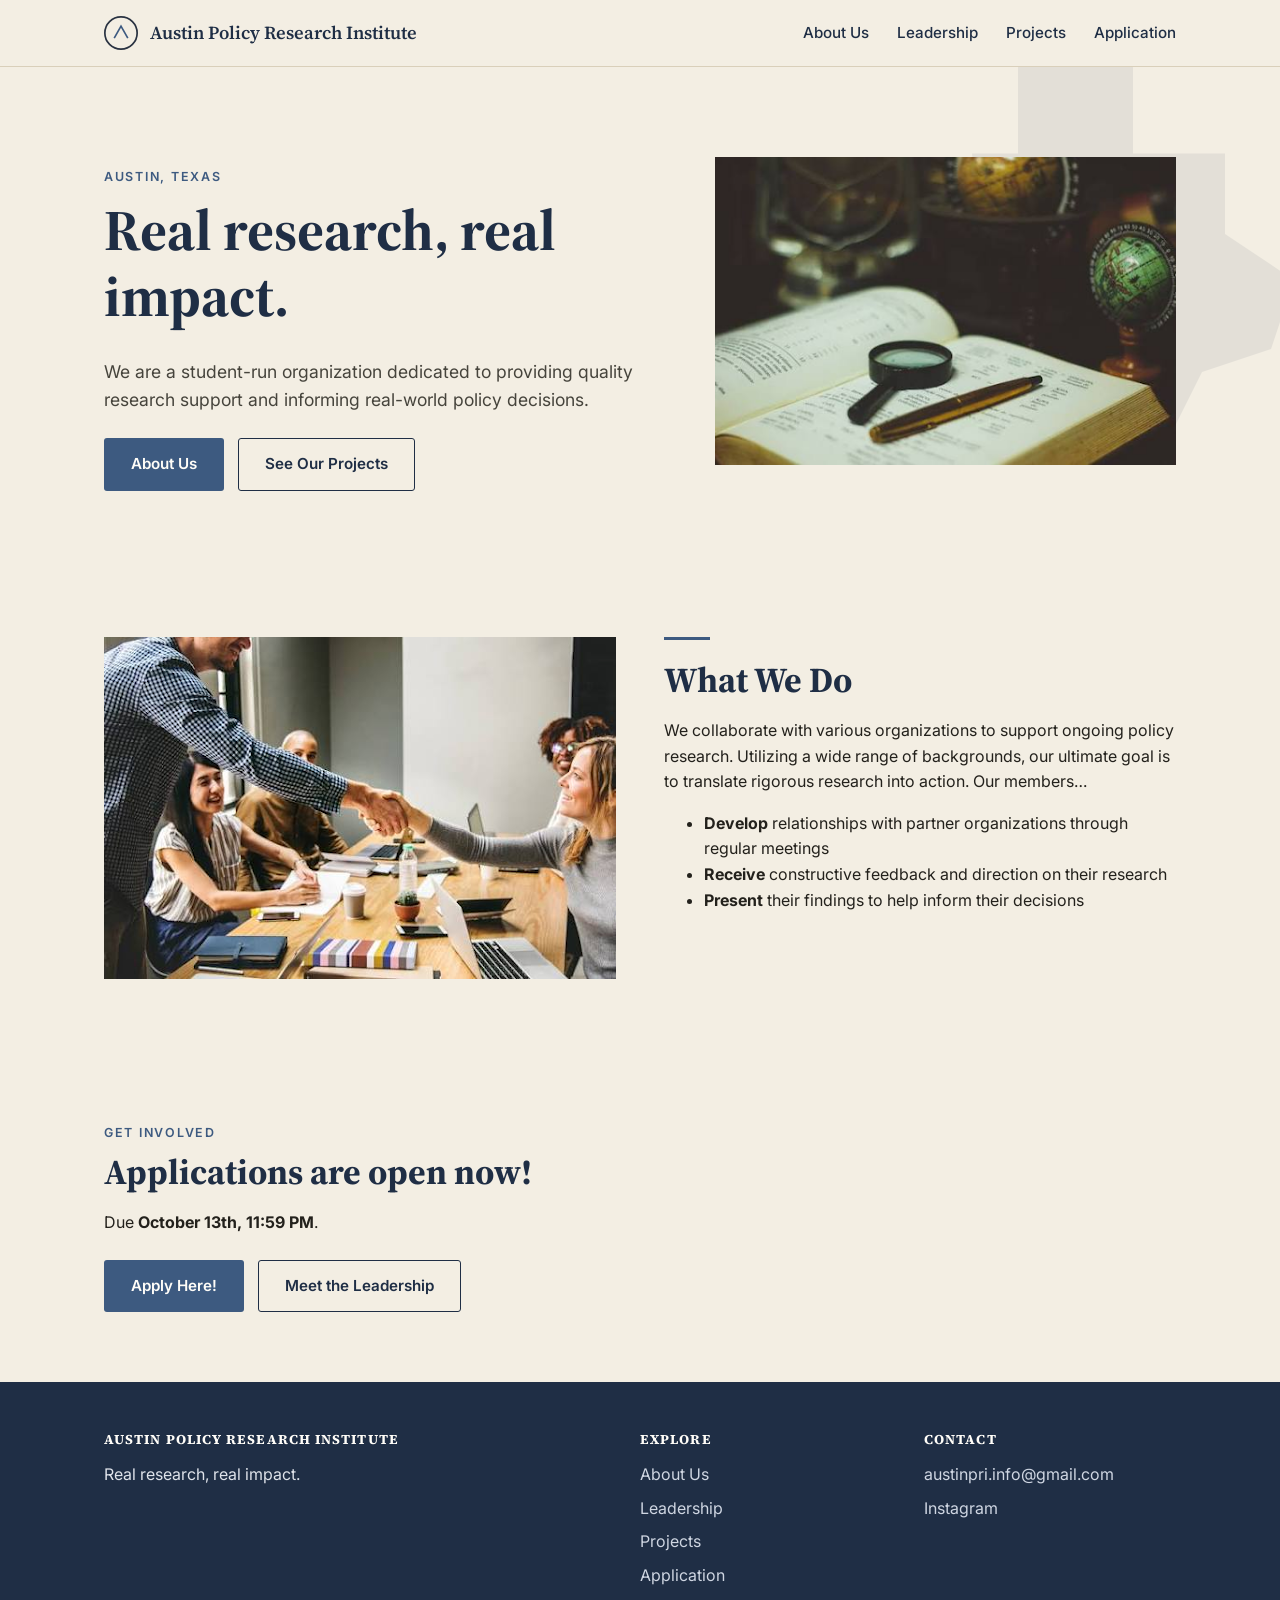
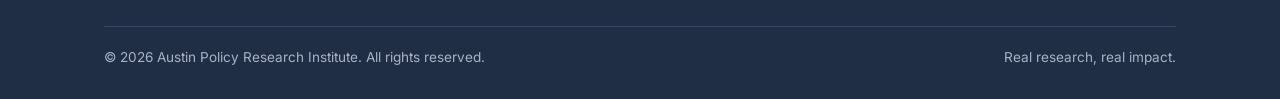
==== index.html @ 42b85118 "fix: replace placeholder information and update format" ====
<!DOCTYPE html>
<html lang="en">

<head>
  <meta charset="UTF-8">
  <meta name="viewport" content="width=device-width, initial-scale=1.0">
  <title>Austin Policy Research Institute</title>
  <meta name="description"
    content="Austin Policy Research Institute — A UT Austin student organization dedicated to providing quality research support and informing real-world policy decisions.">
  <link rel="preconnect" href="https://fonts.googleapis.com">
  <link
    href="https://fonts.googleapis.com/css2?family=Source+Serif+4:wght@500;600;700&family=Inter:wght@400;500;600;700&display=swap"
    rel="stylesheet">
  <link rel="stylesheet" href="styles.css">
  <!-- todo: fix this logo at the top of the tab window to not look bad -->
  <link rel="icon" type="image/x-icon" href="photos/apri.png">
</head>

<body>

  <header class="site-header">
    <nav class="nav">
      <a href="index.html" class="brand">
        <!-- PUT LOGO IMAGE HERE -->
        <svg class="brand-mark" viewBox="0 0 40 40" fill="none" xmlns="http://www.w3.org/2000/svg">
          <circle cx="20" cy="20" r="19" stroke="#293241" stroke-width="2" />
          <path d="M12 26 L20 12 L28 26" stroke="#3D5A80" stroke-width="2" fill="none" />
        </svg>
        Austin Policy Research Institute
      </a>
      <button class="nav-toggle" aria-label="Toggle navigation" aria-expanded="false" id="navToggle">☰</button>
      <ul class="nav-links" id="navLinks">
        <li><a href="about-us.html">About Us</a></li>
        <li><a href="leadership.html">Leadership</a></li>
        <li><a href="projects.html">Projects</a></li>
        <li><a href="https://forms.gle/y6Dv2iJgwkHEycjCA" target="_blank" rel="noopener noreferrer">Application</a></li>
      </ul>
    </nav>
  </header>

  <section class="hero">
    <!-- decorative background mark-->
    <svg class="hero-watermark" viewBox="0 0 200 200" xmlns="http://www.w3.org/2000/svg">
      <path
        d="M60,10 L110,10 L110,55 L150,55 L150,90 L180,110 L170,140 L140,150 L120,190 L90,175 L70,185 L55,160 L30,150 L25,110 L45,90 L40,55 L60,55 Z"
        fill="currentColor" />
    </svg>
    <div class="wrap hero-grid">
      <div class="hero-copy">
        <span class="eyebrow">Austin, Texas</span>
        <h1>Real research, real impact.</h1>
        <p>We are a student-run organization dedicated to providing quality research support and informing real-world
          policy decisions.</p>
        <div class="button-row">
          <a href="about-us.html" class="btn btn-primary">About Us</a>
          <a href="projects.html" class="btn btn-secondary">See Our Projects</a>
        </div>
      </div>
      <div>
        <div style="min-height:340px;">
          <img src="stock/book.png" alt="Book with magnifying glass and pen">
        </div>
      </div>
    </div>
  </section>

  <section class="section">
    <div class="wrap two-col">
      <div>
        <img src="stock/shaking-hand.png" alt="People in a conference room shaking hands">
      </div>
      <div>
        <hr class="divider-mark">
        <h2>What We Do</h2>
        <p>We collaborate with various organizations to support ongoing policy research. Utilizing a wide range of
          backgrounds, our ultimate goal is to translate rigorous research into action. Our members…</p>
        <ul>
          <li><b>Develop</b> relationships with partner organizations through regular meetings</li>
          <li><b>Receive</b> constructive feedback and direction on their research</li>
          <li><b>Present</b> their findings to help inform their decisions</li>
        </ul>
      </div>
    </div>
  </section>

  <section class="section">
    <div class="wrap">
      <div>
        <span class="eyebrow">Get Involved</span>
        <h2>Applications are open now!</h2>
        <p>Due <b>October 13th, 11:59 PM</b>.</p>
        <div class="button-row">
          <a href="https://forms.gle/y6Dv2iJgwkHEycjCA" class="btn btn-primary" target="_blank"
            rel="noopener noreferrer">Apply
            Here!</a>
          <a href="leadership.html" class="btn btn-secondary">Meet the Leadership</a>
        </div>
      </div>
    </div>
  </section>

  <footer class="site-footer">
    <div class="wrap">
      <div class="footer-grid">
        <div>
          <h4>Austin Policy Research Institute</h4>
          <p>Real research, real impact.</p>
        </div>
        <div>
          <h4>Explore</h4>
          <ul class="footer-links">
            <li><a href="about-us.html">About Us</a></li>
            <li><a href="leadership.html">Leadership</a></li>
            <li><a href="projects.html">Projects</a></li>
            <li><a href="https://forms.gle/y6Dv2iJgwkHEycjCA" target="_blank" rel="noopener noreferrer">Application</a>
            </li>
          </ul>
        </div>
        <div>
          <h4>Contact</h4>
          <ul class="footer-links">
            <!-- PUT REAL EMAIL / SOCIAL MEDIA STUFF HERE -->
            <li><a href="mailto:austinpri.info@gmail.com">austinpri.info@gmail.com</a></li>
            <li><a href="https://www.instagram.com/austinpri_" target="_blank" rel="noopener">Instagram</a></li>
          </ul>
        </div>
      </div>
      <div class="footer-bottom">
        <span>&copy; 2026 Austin Policy Research Institute. All rights reserved.</span>
        <span>Real research, real impact.</span>
      </div>
    </div>
  </footer>

  <script src="script.js"></script>
</body>

</html>
---- styles.css ----
/* =========================================================
   Austin Policy Research Institute — stylesheet
   Design tokens
   ========================================================= */
:root {
  --color-bg: #F3EEE3;
  /* limestone cream */
  --color-bg-alt: #E8E3D9;
  /* deeper limestone for alternating sections */
  --color-ink: #23211C;
  /* near-black text */
  --color-navy: #1F2E45;
  /* bluebonnet ink — headers, nav */
  --color-navy-light: #34496b;
  --color-accent: #3D5A80;
  /* Texas sienna/redbud — links, CTAs */
  --color-accent-dark: #293241;
  /* live-oak sage — secondary accent */
  --color-line: #d9cfba;
  /* hairline rule color */
  --color-white: #FFFDF8;

  --font-display: "Source Serif 4", Georgia, "Times New Roman", serif;
  --font-body: "Inter", -apple-system, BlinkMacSystemFont, "Segoe UI", sans-serif;

  --max-width: 1120px;
}

* {
  box-sizing: border-box;
}

html {
  scroll-behavior: smooth;
}

body {
  margin: 0;
  background: var(--color-bg);
  color: var(--color-ink);
  font-family: var(--font-body);
  line-height: 1.6;
  -webkit-font-smoothing: antialiased;
}

img {
  max-width: 100%;
  display: block;
}

a {
  color: var(--color-accent);
  text-decoration: none;
}

a:hover {
  text-decoration: underline;
}

a:focus-visible,
button:focus-visible {
  outline: 3px solid var(--color-accent);
  outline-offset: 2px;
}

.wrap {
  max-width: var(--max-width);
  margin: 0 auto;
  padding: 0 24px;
}

h1,
h2,
h3,
h4 {
  font-family: var(--font-display);
  color: var(--color-navy);
  line-height: 1.15;
  margin: 0 0 0.5em;
}

h1 {
  font-size: clamp(2.2rem, 5vw, 3.6rem);
}

h2 {
  font-size: clamp(1.6rem, 3vw, 2.2rem);
}

h3 {
  font-size: 1.25rem;
}

p {
  margin: 0 0 1em;
}

.eyebrow {
  display: inline-block;
  font-family: var(--font-body);
  font-weight: 600;
  font-size: 0.78rem;
  letter-spacing: 0.14em;
  text-transform: uppercase;
  color: var(--color-accent);
  margin-bottom: 0.75em;
}

/* =========================================================
   Header / Nav
   ========================================================= */
.site-header {
  position: sticky;
  top: 0;
  z-index: 50;
  background: var(--color-bg);
  border-bottom: 1px solid var(--color-line);
}

.nav {
  display: flex;
  align-items: center;
  justify-content: space-between;
  padding: 16px 24px;
  max-width: var(--max-width);
  margin: 0 auto;
}

.brand {
  display: flex;
  align-items: center;
  gap: 12px;
  font-family: var(--font-display);
  font-size: 1.15rem;
  font-weight: 600;
  color: var(--color-navy);
}

.brand:hover {
  text-decoration: none;
}

.brand-mark {
  width: 34px;
  height: 34px;
  flex-shrink: 0;
}

.nav-links {
  display: flex;
  gap: 28px;
  list-style: none;
  margin: 0;
  padding: 0;
}

.nav-links a {
  color: var(--color-navy);
  font-weight: 500;
  font-size: 0.95rem;
}

.nav-links a.current {
  color: var(--color-accent);
  border-bottom: 2px solid var(--color-accent);
  padding-bottom: 4px;
}

.nav-toggle {
  display: none;
  background: none;
  border: 1px solid var(--color-navy);
  border-radius: 6px;
  padding: 8px 10px;
  font-size: 1rem;
  cursor: pointer;
  color: var(--color-navy);
}

@media (max-width: 760px) {
  .nav-toggle {
    display: inline-block;
  }

  .nav-links {
    position: absolute;
    top: 100%;
    left: 0;
    right: 0;
    background: var(--color-bg);
    flex-direction: column;
    gap: 0;
    border-bottom: 1px solid var(--color-line);
    display: none;
  }

  .nav-links.open {
    display: flex;
  }

  .nav-links li {
    border-top: 1px solid var(--color-line);
  }

  .nav-links a {
    display: block;
    padding: 14px 24px;
  }
}

/* =========================================================
   Hero
   ========================================================= */
.hero {
  position: relative;
  overflow: hidden;
  padding: 90px 0 70px;
  background: var(--color-bg);
}

.hero-watermark {
  position: absolute;
  right: -60px;
  top: -40px;
  width: 460px;
  opacity: 0.07;
  color: var(--color-navy);
  pointer-events: none;
}

.hero-grid {
  display: grid;
  grid-template-columns: 1.1fr 0.9fr;
  gap: 48px;
  align-items: center;
  position: relative;
}

@media (max-width: 860px) {
  .hero-grid {
    grid-template-columns: 1fr;
  }
}

.hero-copy p {
  font-size: 1.1rem;
  max-width: 52ch;
  color: #46443c;
}

.button-row {
  display: flex;
  gap: 14px;
  flex-wrap: wrap;
  margin-top: 24px;
}

.btn {
  display: inline-block;
  padding: 13px 26px;
  border-radius: 3px;
  font-weight: 600;
  font-size: 0.95rem;
  border: 1px solid transparent;
}

.btn-primary {
  background: var(--color-accent);
  color: var(--color-white);
}

.btn-primary:hover {
  background: var(--color-accent-dark);
  text-decoration: none;
}

.btn-secondary {
  background: transparent;
  color: var(--color-navy);
  border-color: var(--color-navy);
}

.btn-secondary:hover {
  background: var(--color-navy);
  color: var(--color-white);
  text-decoration: none;
}

/* Image placeholder box */
.image-placeholder {
  background: repeating-linear-gradient(135deg,
      var(--color-bg-alt),
      var(--color-bg-alt) 10px,
      #ddd3ba 10px,
      #ddd3ba 20px);
  border: 1px dashed var(--color-navy-light);
  border-radius: 6px;
  color: var(--color-navy);
  font-family: var(--font-body);
  font-size: 0.85rem;
  font-weight: 600;
  display: flex;
  align-items: center;
  justify-content: center;
  text-align: center;
  padding: 20px;
  min-height: 260px;
}

/* =========================================================
   Sections
   ========================================================= */
.section {
  padding: 70px 0;
}

.section-alt {
  background: var(--color-bg-alt);
}

.section-header {
  max-width: 640px;
  margin: 0 0 40px;
}

.divider-mark {
  width: 46px;
  height: 3px;
  background: var(--color-accent);
  border: none;
  margin: 0 0 20px;
}

/* Card grid */
.card-grid {
  display: grid;
  grid-template-columns: repeat(3, 1fr);
  gap: 32px;
}

@media (max-width: 860px) {
  .card-grid {
    grid-template-columns: repeat(2, 1fr);
  }
}

@media (max-width: 600px) {
  .card-grid {
    grid-template-columns: 1fr;
  }
}

.card {
  background: var(--color-white);
  border: 1px solid var(--color-line);
  border-radius: 6px;
  overflow: hidden;
}

.card-photo {
  aspect-ratio: 1;
}

.card-body {
  padding: 20px;
}

.card-role {
  color: var(--color-accent);
  font-weight: 600;
  font-size: 0.85rem;
  text-transform: uppercase;
  letter-spacing: 0.06em;
  margin-bottom: 6px;
  display: block;
}

/* Stat strip */
.stat-strip {
  display: grid;
  grid-template-columns: repeat(4, 1fr);
  gap: 24px;
  text-align: center;
}

@media (max-width: 700px) {
  .stat-strip {
    grid-template-columns: repeat(2, 1fr);
  }
}

.stat-number {
  font-family: var(--font-display);
  font-size: 2.4rem;
  color: var(--color-accent);
  display: block;
}

.stat-label {
  font-size: 0.85rem;
  color: var(--color-navy);
  text-transform: uppercase;
  letter-spacing: 0.06em;
}

/* Two column text block */
.two-col {
  display: grid;
  grid-template-columns: 1fr 1fr;
  gap: 48px;
}

@media (max-width: 760px) {
  .two-col {
    grid-template-columns: 1fr;
  }
}

/* Timeline */
.info-list {
  list-style: none;
  margin: 0;
  padding: 0;
}

.info-list li {
  padding: 18px 0;
  border-top: 1px solid var(--color-line);
}

.info-list li:last-child {
  border-bottom: 1px solid var(--color-line);
}

.info-list strong {
  color: var(--color-navy);
  display: block;
  margin-bottom: 4px;
}

/* =========================================================
   Footer
   ========================================================= */
.site-footer {
  background: var(--color-navy);
  color: #dfe3ea;
  padding: 50px 0 30px;
}

.footer-grid {
  display: grid;
  grid-template-columns: 2fr 1fr 1fr;
  gap: 32px;
  margin-bottom: 30px;
}

@media (max-width: 700px) {
  .footer-grid {
    grid-template-columns: 1fr;
  }
}

.site-footer h4 {
  color: var(--color-white);
  font-size: 0.85rem;
  text-transform: uppercase;
  letter-spacing: 0.08em;
  margin-bottom: 14px;
}

.site-footer a {
  color: #cfd6e2;
}

.site-footer a:hover {
  color: var(--color-white);
}

.footer-links {
  list-style: none;
  margin: 0;
  padding: 0;
}

.footer-links li {
  margin-bottom: 8px;
}

.footer-bottom {
  border-top: 1px solid #33456a;
  padding-top: 20px;
  font-size: 0.85rem;
  color: #a9b2c4;
  display: flex;
  justify-content: space-between;
  flex-wrap: wrap;
  gap: 10px;
}
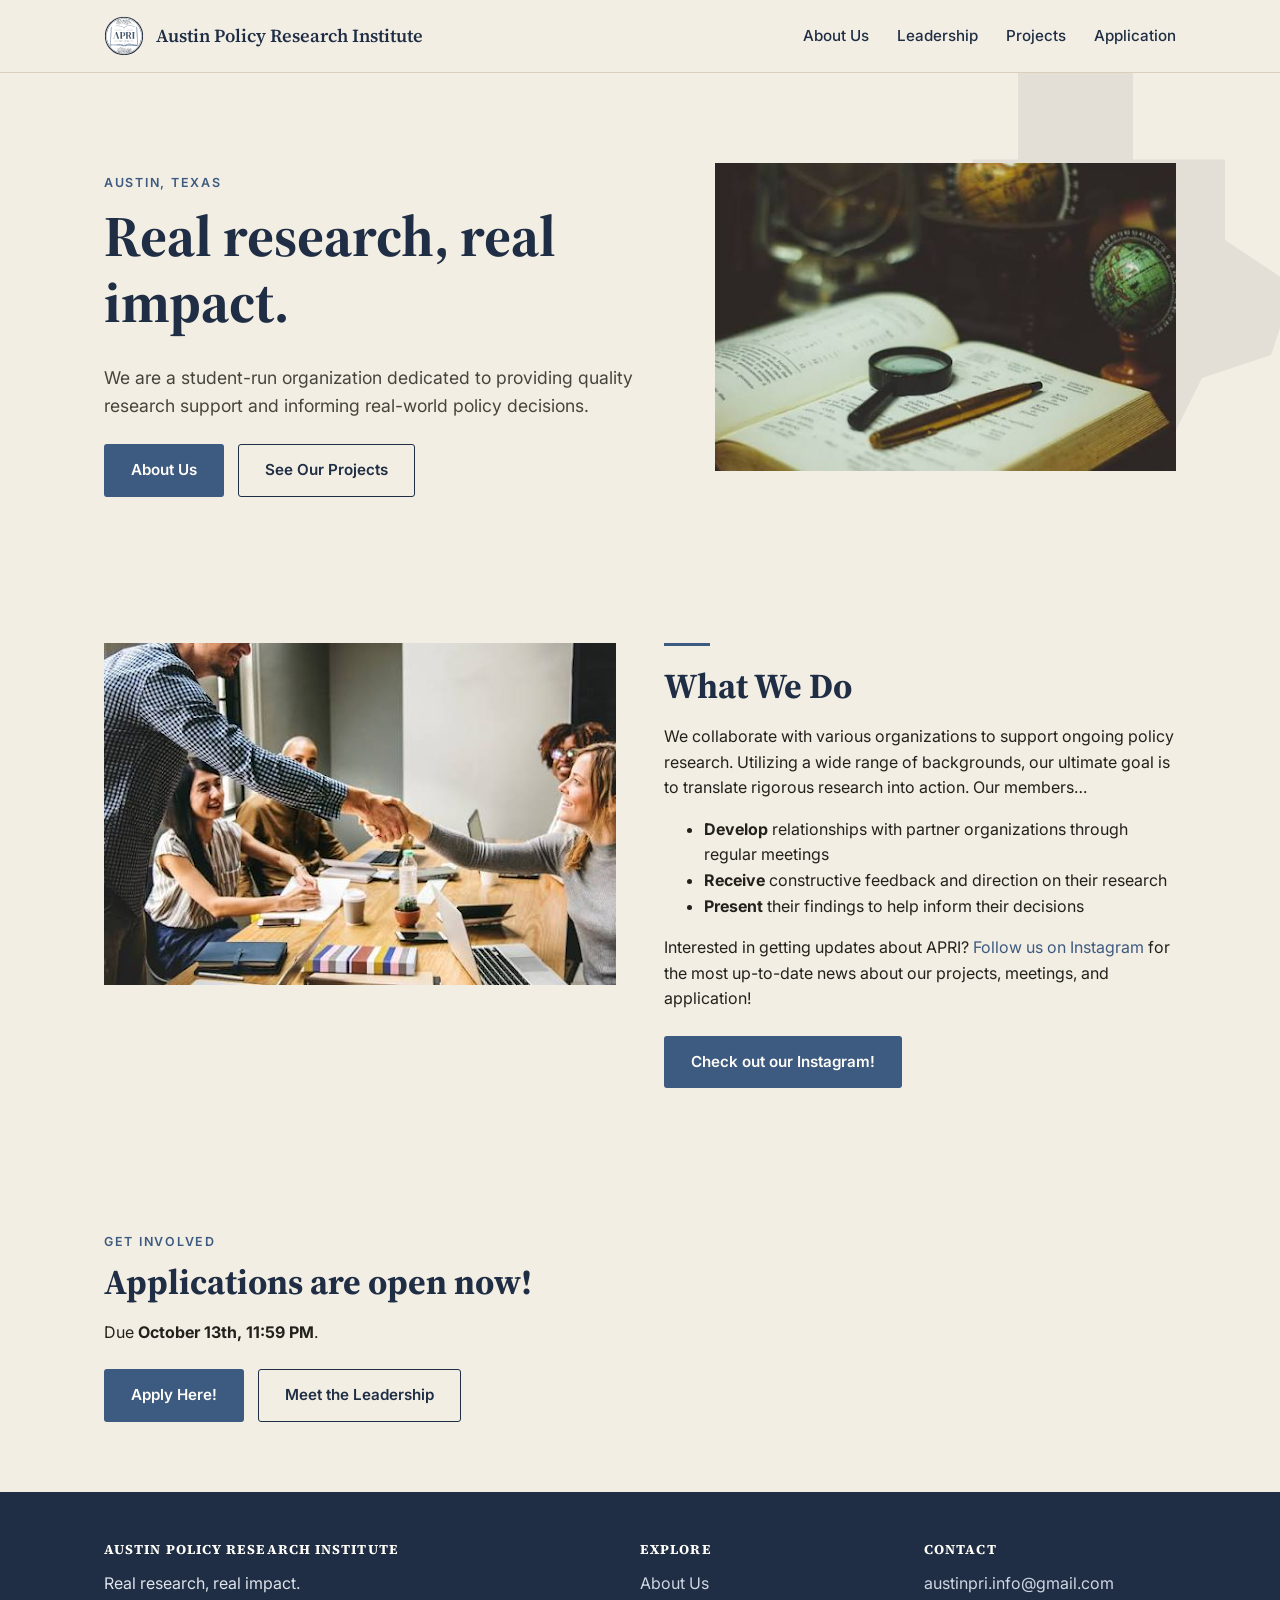
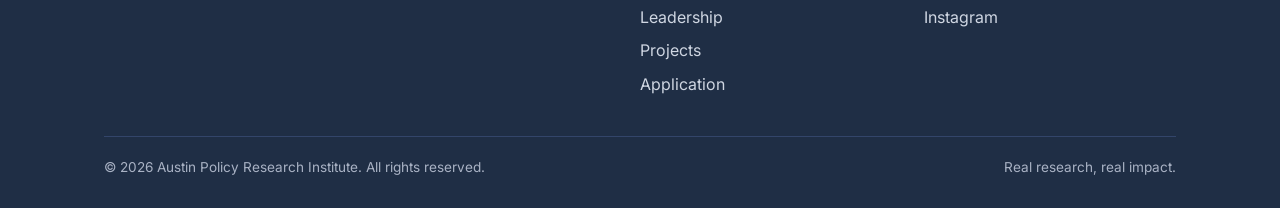
==== commit dd238d55: "fix: update logo and add instagram button" ====
--- a/index.html
+++ b/index.html
@@ -6,33 +6,40 @@
   <meta name="viewport" content="width=device-width, initial-scale=1.0">
   <title>Austin Policy Research Institute</title>
   <meta name="description"
-    content="Austin Policy Research Institute — A UT Austin student organization dedicated to providing quality research support and informing real-world policy decisions.">
+    content="A UT Austin student organization dedicated to providing quality research support and informing real-world policy decisions.">
+  <meta name="keywords"
+    content="APRI, Austin Policy Research Institute, UT Austin, student organization, policy research, research support, pre-law, public policy">
   <link rel="preconnect" href="https://fonts.googleapis.com">
   <link
     href="https://fonts.googleapis.com/css2?family=Source+Serif+4:wght@500;600;700&family=Inter:wght@400;500;600;700&display=swap"
     rel="stylesheet">
-  <link rel="stylesheet" href="styles.css">
-  <!-- todo: fix this logo at the top of the tab window to not look bad -->
-  <link rel="icon" type="image/x-icon" href="photos/apri.png">
+  <link rel="stylesheet" href="styles.css?v=1.0.4">
+  <link rel="icon" type="image/x-icon" href="photos/apri-logo.svg">
+
+  <!-- Open Graph -->
+  <meta property="og:title" content="Austin Policy Research Institute - Real research, real impact.">
+  <meta property="og:description"
+    content="A UT Austin student organization dedicated to providing quality research support and informing real-world policy decisions.">
+  <meta property="og:type" content="website">
+  <meta property="og:url" content="https://austinpri.github.io">
+  <meta property="og:image" content="https://austinpri.github.io/photos/apri-logo.svg">
+  <meta property="og:image:alt" content="Austin Policy Research Institute Logo">
+  <meta property="og:site_name" content="Austin Policy Research Institute">
 </head>
 
 <body>
 
   <header class="site-header">
     <nav class="nav">
-      <a href="index.html" class="brand">
-        <!-- PUT LOGO IMAGE HERE -->
-        <svg class="brand-mark" viewBox="0 0 40 40" fill="none" xmlns="http://www.w3.org/2000/svg">
-          <circle cx="20" cy="20" r="19" stroke="#293241" stroke-width="2" />
-          <path d="M12 26 L20 12 L28 26" stroke="#3D5A80" stroke-width="2" fill="none" />
-        </svg>
+      <a href="/" class="brand">
+        <img src="photos/apri-logo.svg" class="brand-mark" alt="Austin Policy Research Institute Logo">
         Austin Policy Research Institute
       </a>
       <button class="nav-toggle" aria-label="Toggle navigation" aria-expanded="false" id="navToggle">☰</button>
       <ul class="nav-links" id="navLinks">
-        <li><a href="about-us.html">About Us</a></li>
-        <li><a href="leadership.html">Leadership</a></li>
-        <li><a href="projects.html">Projects</a></li>
+        <li><a href="/about-us">About Us</a></li>
+        <li><a href="/leadership">Leadership</a></li>
+        <li><a href="/projects">Projects</a></li>
         <li><a href="https://forms.gle/y6Dv2iJgwkHEycjCA" target="_blank" rel="noopener noreferrer">Application</a></li>
       </ul>
     </nav>
@@ -52,8 +59,8 @@
         <p>We are a student-run organization dedicated to providing quality research support and informing real-world
           policy decisions.</p>
         <div class="button-row">
-          <a href="about-us.html" class="btn btn-primary">About Us</a>
-          <a href="projects.html" class="btn btn-secondary">See Our Projects</a>
+          <a href="/about-us" class="btn btn-primary">About Us</a>
+          <a href="/projects" class="btn btn-secondary">See Our Projects</a>
         </div>
       </div>
       <div>
@@ -79,6 +86,13 @@
           <li><b>Receive</b> constructive feedback and direction on their research</li>
           <li><b>Present</b> their findings to help inform their decisions</li>
         </ul>
+        <p>Interested in getting updates about APRI? <a href="https://www.instagram.com/austinpri_" target="_blank"
+            rel="noopener noreferrer">Follow us on Instagram</a> for the most up-to-date
+          news about our projects, meetings, and application!</p>
+        <div class="button-row">
+          <a href="https://www.instagram.com/austinpri_" target="_blank" rel="noopener noreferrer"
+            class="btn btn-primary">Check out our Instagram!</a>
+        </div>
       </div>
     </div>
   </section>
@@ -93,7 +107,7 @@
           <a href="https://forms.gle/y6Dv2iJgwkHEycjCA" class="btn btn-primary" target="_blank"
             rel="noopener noreferrer">Apply
             Here!</a>
-          <a href="leadership.html" class="btn btn-secondary">Meet the Leadership</a>
+          <a href="/leadership" class="btn btn-secondary">Meet the Leadership</a>
         </div>
       </div>
     </div>
@@ -109,9 +123,9 @@
         <div>
           <h4>Explore</h4>
           <ul class="footer-links">
-            <li><a href="about-us.html">About Us</a></li>
-            <li><a href="leadership.html">Leadership</a></li>
-            <li><a href="projects.html">Projects</a></li>
+            <li><a href="/about-us">About Us</a></li>
+            <li><a href="/leadership">Leadership</a></li>
+            <li><a href="/projects">Projects</a></li>
             <li><a href="https://forms.gle/y6Dv2iJgwkHEycjCA" target="_blank" rel="noopener noreferrer">Application</a>
             </li>
           </ul>
--- a/styles.css
+++ b/styles.css
@@ -15,7 +15,6 @@
   --color-accent: #3D5A80;
   /* Texas sienna/redbud — links, CTAs */
   --color-accent-dark: #293241;
-  /* live-oak sage — secondary accent */
   --color-line: #d9cfba;
   /* hairline rule color */
   --color-white: #FFFDF8;
@@ -141,8 +140,8 @@
 }
 
 .brand-mark {
-  width: 34px;
-  height: 34px;
+  width: 40px;
+  height: 40px;
   flex-shrink: 0;
 }
 
@@ -350,19 +349,39 @@
   }
 }
 
+.teams-card-grid {
+  display: grid;
+  grid-template-columns: repeat(2, 1fr);
+  gap: 32px;
+}
+
+@media (max-width: 720px) {
+  .teams-card-grid {
+    grid-template-columns: 1fr;
+  }
+}
+
 .card {
   background: var(--color-white);
   border: 1px solid var(--color-line);
   border-radius: 6px;
   overflow: hidden;
+  display: flex;
+  flex-direction: column;
+  align-items: flex-start;
 }
 
 .card-photo {
   aspect-ratio: 1;
+  width: 100%;
+  overflow: hidden;
 }
 
 .card-body {
   padding: 20px;
+  flex-grow: 1;
+  display: flex;
+  flex-direction: column;
 }
 
 .card-role {
@@ -375,6 +394,13 @@
   display: block;
 }
 
+.card-email {
+  margin-top: auto;
+  padding-top: 16px;
+  border-top: var(--color-line) 1px solid;
+  font-size: 0.85rem;
+}
+
 /* Stat strip */
 .stat-strip {
   display: grid;
